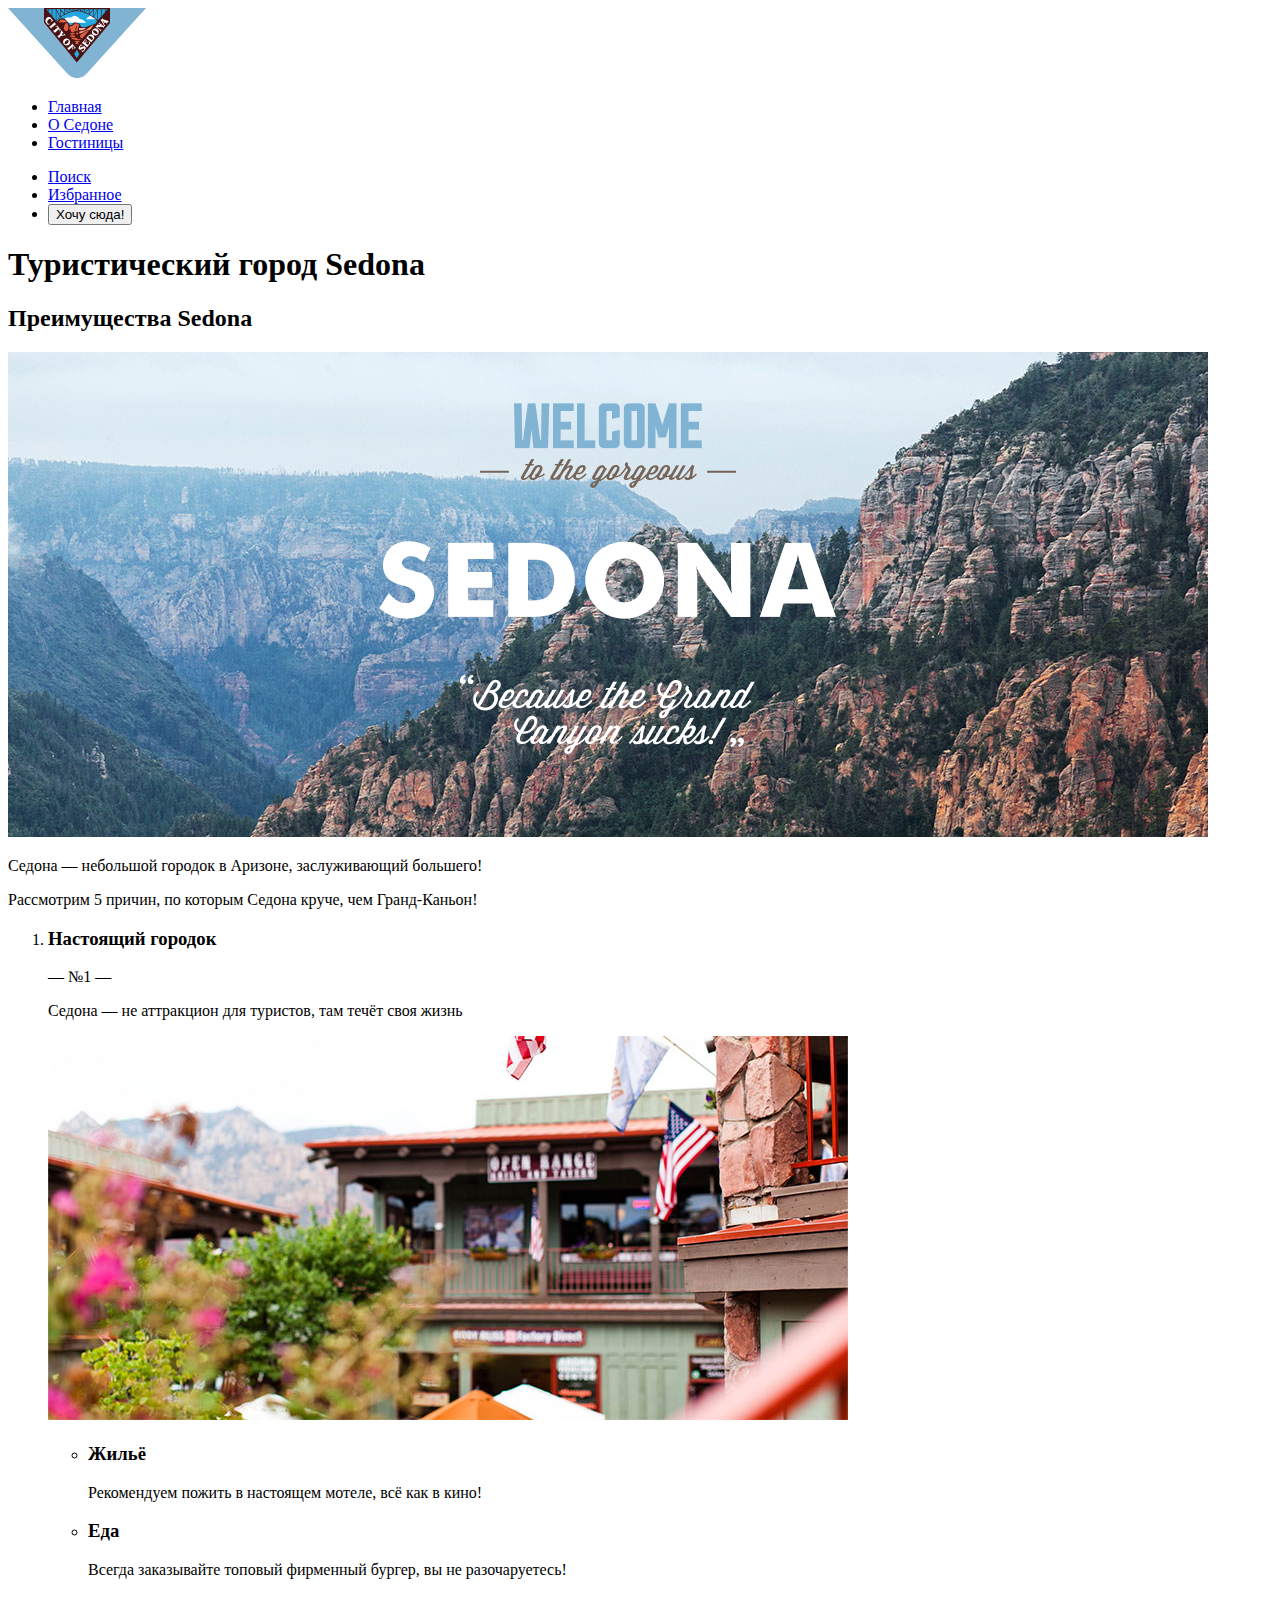
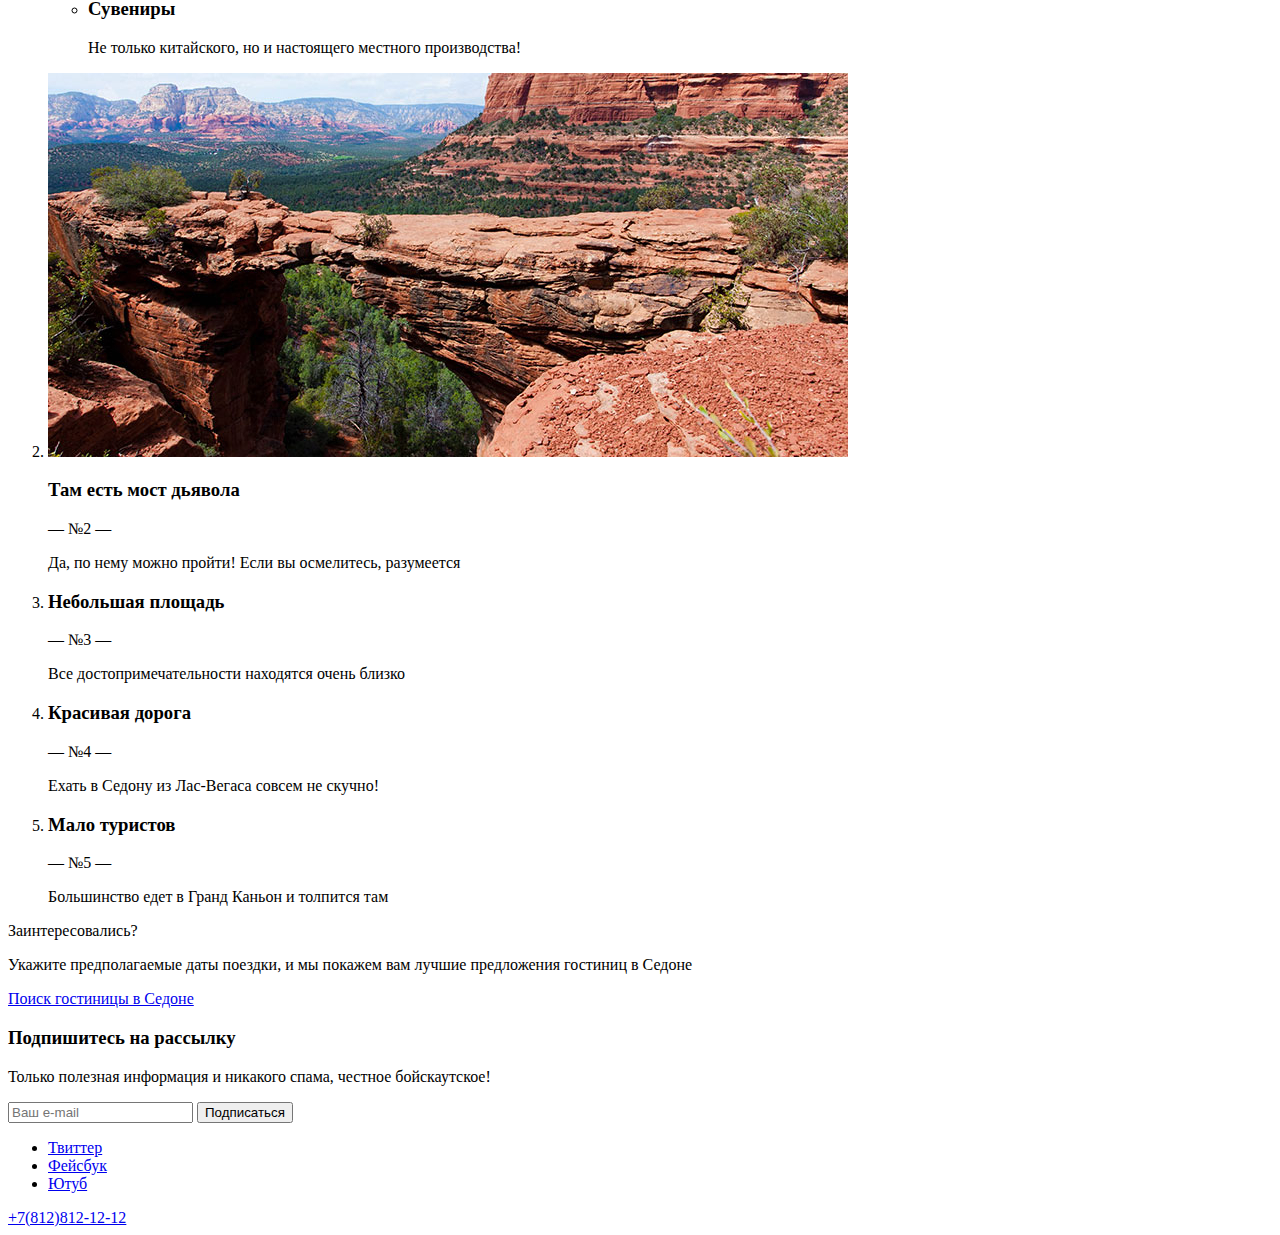
==== index.html @ ed5d7d23 "Разметка страниц" ====
<!DOCTYPE html>
<html class="page" lang="ru">
  <head>
      <meta charset="utf-8">
      <link rel="styleshet" href="css/style.css">
      <title>Sedona</title>
  </head>
  <body>
    <header class="page-header">
      <img class="page-header__logo" src="img/main-logo.svg" width="138" height="70" alt="Логотоп Sedona">
      <nav class="page-header__navigation">
        <ul class="page-header__navigation-list">
          <li class="page-header__navigation-item">
            <a class="page-header__navigation-link page-header__navigation-link-current" href="#">Главная</a>
          </li>
          <li class="page-header__navigation-item">
            <a class="page-header__navigation-link" href="#">О Седоне</a>
          </li>
          <li class="page-header__navigation-item">
            <a class="page-header__navigation-link" href="catalog.html">Гостиницы</a>
          </li>
        </ul>
        <ul class="page-header__navigation page-header__navigation-user">
          <li class="page-header__navigation-item">
            <a class="page-header__navigation-link" href="#">
              <span class="visually-hidden">Поиск</span>
            </a>
          </li>
          <li class="page-header__navigation-item">
            <a class="page-header__navigation-link" href="#">
              <span class="visually-hidden">Избранное</span>
            </a>
          </li>
          <li class="page-header__navigation-item">
            <button class="page-header-button" type="button">Хочу сюда!</button>
          </li>
        </ul>
      </nav>
    </header>
    <main class="main-index">
      <h1 class="visually-hidden">Туристический город Sedona</h1>
      <h2 class="visually-hidden">Преимущества Sedona</h2>
      <section class="main-index__greetings greetings">
        <img class="greetings-img" src="img/welcome-to-sedona.jpg" width="1200" height="485" alt="Welcome to Sedona!">
        <p class="greetings-slogan">
          Седона — небольшой городок в Аризоне, заслуживающий большего!
        </p>
        <p class="greetings-benefits">
          Рассмотрим 5 причин, по которым Седона круче, чем Гранд-Каньон!
        </p>
      </section>
      <section class="main-index__benefits benefits">
        <ol class="benefits-list">
          <li class="benefits-item">
            <div class="benefits-wrap">
              <h3 class="benefits-title">Настоящий городок</h3>
              <p class="benefits-number">— №1 —</p>
              <p class="benefits-description">
                Седона — не аттракцион для туристов, там течёт своя жизнь
              </p>
            </div>
            <img class="benefits-img" src="img/benefits-1.jpg" width="800" height="384" alt="Виды города Sedona">
              <ul class="benefits-list">
                <li class="benefits-item">
                  <h3 class="benefits-title">Жильё</h3>
                  <p class="benefits-description">
                    Рекомендуем пожить в настоящем мотеле, всё как в кино!
                  </p>
                </li>
                <li class="benefits-item">
                  <h3 class="benefits-title">Еда</h3>
                  <p class="benefits-description">
                    Всегда заказывайте топовый фирменный бургер, вы не разочаруетесь!
                  </p>
                </li>
                <li class="benefits-item">
                  <h3 class="benefits-title">Сувениры</h3>
                  <p class="benefits-description">
                    Не только китайского, но и настоящего местного производства!
                  </p>
                </li>
              </ul>
          </li>
          <li class="benefits-item">
            <img class="benefits-img" src="img/benefits-2.jpg" width="800" height="384" alt="Мост дьявола">
            <div class="benefits-wrap">
              <h3 class="benefits-title">Там есть мост дьявола</h3>
              <p class="benefits-number">— №2 —</p>
              <p class="benefits-description">
                Да, по нему можно пройти! Если вы осмелитесь, разумеется
              </p>
            </div>
          </li>
          <li class="benefits-item">
            <h3 class="benefits-title">Небольшая площадь</h3>
            <p class="benefits-number">— №3 —</p>
            <p class="benefits-description">
              Все достопримечательности находятся очень близко
            </p>
          </li>
          <li class="benefits-item">
            <h3 class="benefits-title">Красивая дорога</h3>
            <p class="benefits-number">— №4 —</p>
            <p class="benefits-description">
              Ехать в Седону из Лас-Вегаса совсем не скучно!
            </p>
          </li>
          <li class="benefits-item">
            <h3 class="benefits-title">Мало туристов</h3>
            <p class="benefits-number">— №5 —</p>
            <p class="benefits-description">
              Большинство едет в Гранд Каньон и толпится там
            </p>
          </li>
        </ol>
      </section>
      <section class="main-index__hotels hotels">
        <p class="hotels-title">Заинтересовались?</p>
        <p class="hotels-description">
          Укажите предполагаемые даты поездки, и мы покажем вам лучшие предложения гостиниц в Седоне
        </p>
        <a class="hotels-link" href="catalog.html">Поиск гостиницы в Седоне</a>
      </section>
      <section class="main-index__mailing mailing">
        <h3 class="mailing-title">Подпишитесь на рассылку</h3>
        <p class="mailing-description">Только полезная информация и никакого спама, честное бойскаутское!</p>
        <form class="mailing-form" action="https://echo.htmlacademy.ru/" method="post">
          <input class="mailing-email" type="email" name="subscription-mail" placeholder="Ваш e-mail">
          <button class="mailing-button" type="submit">Подписаться</button>
        </form>
      </section>
    </main>
    <footer class="page-footer">
      <ul class="page-footer-list">
        <li class="page-footer-item">
          <a class="page-footer-link" href="#">
            <span class="visually-hidden">Твиттер</span>
          </a>
        </li>
        <li class="page-footer-item">
          <a class="page-footer-link" href="#">
            <span class="visually-hidden">Фейсбук</span>
          </a>
        </li>
        <li class="page-footer-item">
          <a class="page-footer-link" href="#">
            <span class="visually-hidden">Ютуб</span>
          </a>
        </li>
      </ul>
      <a class="page-footer-phone" href="tel:+78128121212">+7(812)812-12-12</a>
    </footer>
  </body>
</html>
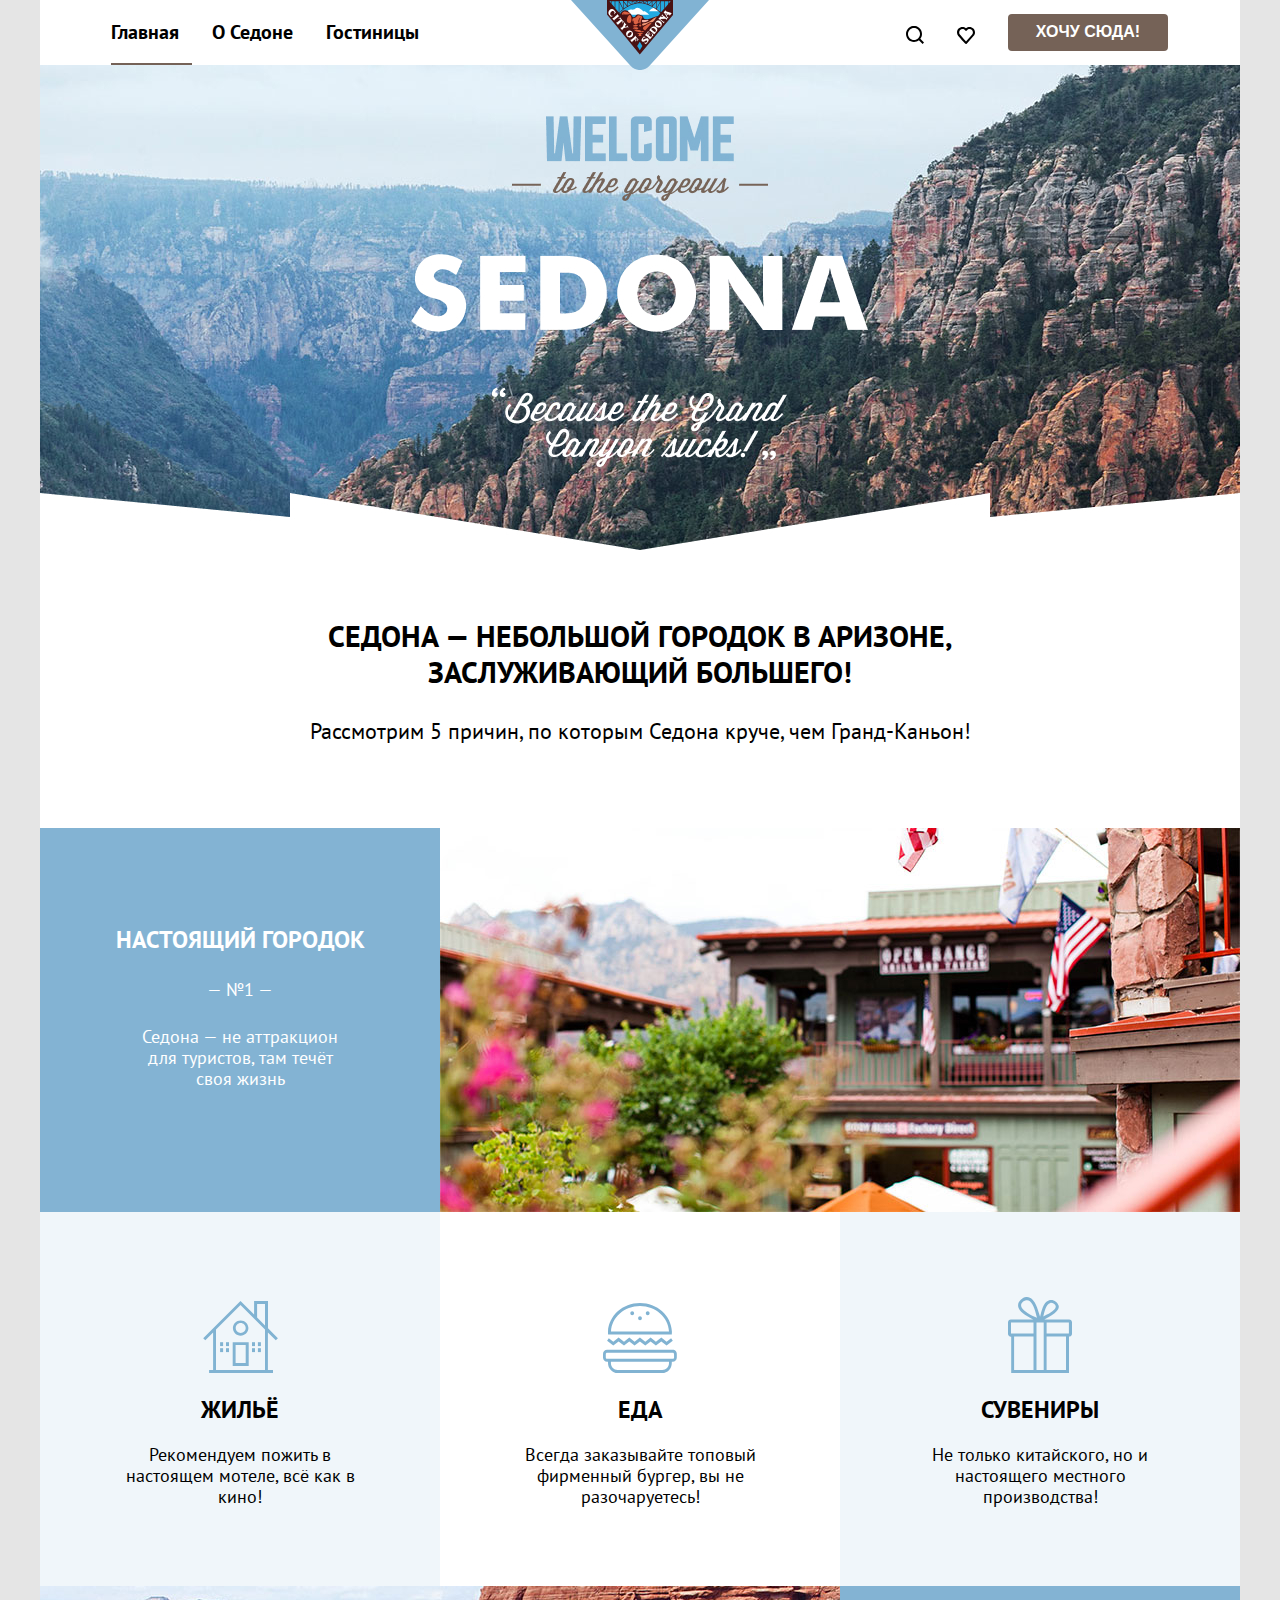
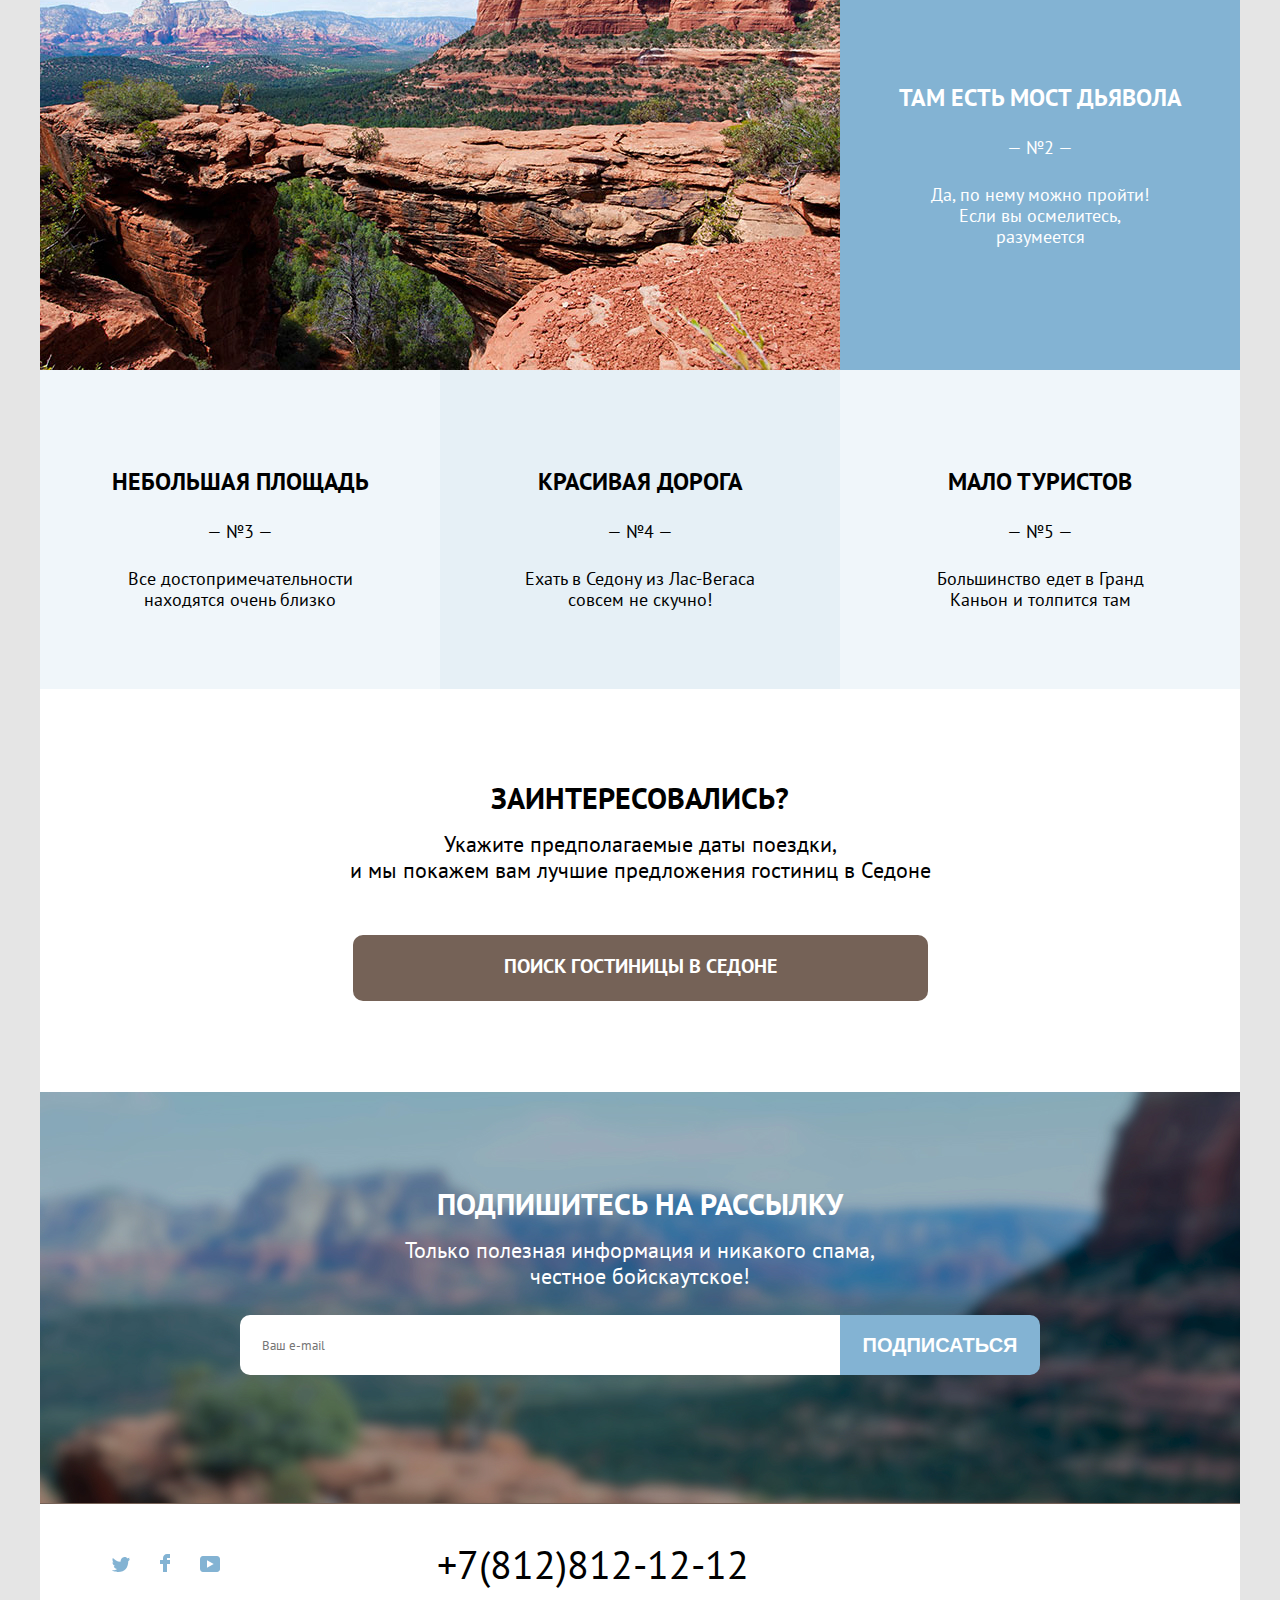
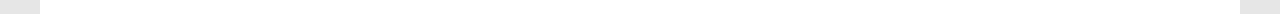
==== commit 8014646a: "Сверстаны 2 страницы" ====
--- a/index.html
+++ b/index.html
@@ -2,153 +2,170 @@
 <html class="page" lang="ru">
   <head>
       <meta charset="utf-8">
-      <link rel="styleshet" href="css/style.css">
+      <link rel="stylesheet" href="css/style.css">
       <title>Sedona</title>
   </head>
   <body>
-    <header class="page-header">
-      <img class="page-header__logo" src="img/main-logo.svg" width="138" height="70" alt="Логотоп Sedona">
-      <nav class="page-header__navigation">
-        <ul class="page-header__navigation-list">
-          <li class="page-header__navigation-item">
-            <a class="page-header__navigation-link page-header__navigation-link-current" href="#">Главная</a>
+    <div class="body_container">
+      <header class="page-header">
+        <a href="#">
+          <img class="page-header__logo" src="img/main-logo.svg" width="138" height="70" alt="Логотоп Sedona">
+        </a>
+        <nav class="page-header__navigation">
+          <ul class="page-header__navigation-list">
+            <li class="page-header__navigation-item">
+              <a class="page-header__navigation-link page-header__navigation-link-current" href="#">Главная</a>
+            </li>
+            <li class="page-header__navigation-item">
+              <a class="page-header__navigation-link" href="#">О Седоне</a>
+            </li>
+            <li class="page-header__navigation-item">
+              <a class="page-header__navigation-link" href="catalog.html">Гостиницы</a>
+            </li>
+          </ul>
+          <ul class="page-header__navigation-list page-header__navigation-user">
+            <li class="page-header__navigation-item page-header__navigation-item-icon">
+              <a class="page-header__navigation-link" href="#">
+                <svg class="page-header__navigation-icon" aria-hidden="true" focusable="false" width="18" height="18" viewBox="0 0 18 18" fill="none" xmlns="http://www.w3.org/2000/svg">
+                  <path d="M18 16.5L14.3 12.8C15.3 11.5 16 9.8 16 7.9C16 3.5 12.4 -0.1 8 -0.1C3.6 -0.1 0 3.6 0 8C0 12.4 3.6 16 8 16C9.8 16 11.5 15.4 12.9 14.3L16.6 18L18 16.5ZM8 14C4.7 14 2 11.3 2 8C2 4.7 4.7 2 8 2C11.3 2 14 4.7 14 8C14 11.3 11.3 14 8 14Z" fill="black"/>
+                </svg>
+                <span class="visually-hidden">Поиск</span>
+              </a>
+            </li>
+            <li class="page-header__navigation-item page-header__navigation-item-icon">
+              <a class="page-header__navigation-link" href="#">
+                <svg class="page-header__navigation-icon" aria-hidden="true" focusable="false" width="18" height="17" viewBox="0 0 18 17" fill="none" xmlns="http://www.w3.org/2000/svg">
+                  <path d="M8.9 17C8.6 17 8.3 16.9 8.1 16.6C2.7 10.5 1.4 9.1 1.1 8.7C0.4 7.8 0 6.6 0 5.4C0 2.4 2.4 0 5.5 0C6.8 0 8 0.5 9 1.3C10 0.5 11.3 0 12.5 0C15.5 0 18 2.4 18 5.4C18 6.7 17.5 7.9 16.7 8.8L9.7 16.7C9.5 16.9 9.3 17 8.9 17ZM2.9 7.5C3.2 7.9 6.4 11.5 9 14.4L15.2 7.4C15.7 6.9 15.9 6.2 15.9 5.4C15.9 3.6 14.4 2.1 12.6 2.1C11.6 2.1 10.6 2.6 9.9 3.4C9.6 3.7 9.3 3.8 9 3.8C8.7 3.8 8.4 3.6 8.2 3.4C7.5 2.6 6.5 2.1 5.5 2.1C3.7 2.1 2.2 3.6 2.2 5.4C2.1 6.3 2.5 7 2.9 7.5C2.8 7.5 2.8 7.5 2.9 7.5Z" fill="black"/>
+                </svg>
+                <span class="visually-hidden">Избранное</span>
+              </a>
+            </li>
+            <li class="page-header__navigation-item">
+              <button class="page-header-button" type="button">Хочу сюда!</button>
+            </li>
+          </ul>
+        </nav>
+      </header>
+      <main class="main-index main-container">
+        <h1 class="visually-hidden">Туристический город Sedona</h1>
+        <h2 class="visually-hidden">Преимущества Sedona</h2>
+        <section class="main-index__greetings greetings">
+          <img class="greetings-img" src="img/welcome-to-sedona.jpg" width="1200" height="485" alt="Welcome to Sedona!">
+          <p class="greetings-slogan">
+            Седона — небольшой городок в Аризоне,<br> заслуживающий большего!
+          </p>
+          <p class="greetings-benefits">
+            Рассмотрим 5 причин, по которым Седона круче, чем Гранд-Каньон!
+          </p>
+        </section>
+        <section class="main-index__benefits benefits">
+          <ol class="benefits-list">
+            <li class="benefits-item benefits-list__container">
+              <div class="benefits-wrap">
+                <h3 class="benefits-title benefits-title__white">Настоящий городок</h3>
+                <p class="benefits-number benefits-number__white">— №1 —</p>
+                <p class="benefits-description benefits-description__white">
+                  Седона — не аттракцион для туристов, там течёт своя жизнь
+                </p>
+              </div>
+              <img class="benefits-img" src="img/benefits-1.jpg" width="800" height="384" alt="Виды города Sedona">
+            </li>
+            <li class="benefits-city-item background-color-light-12">
+              <h3 class="benefits-city-title">Жильё</h3>
+              <p class="benefits-city-description">
+                Рекомендуем пожить в настоящем мотеле, всё как в кино!
+              </p>
+            </li>
+            <li class="benefits-city-item">
+              <h3 class="benefits-city-title">Еда</h3>
+              <p class="benefits-city-description">
+                Всегда заказывайте топовый фирменный бургер, вы не разочаруетесь!
+              </p>
+            </li>
+            <li class="benefits-city-item background-color-light-12">
+              <h3 class="benefits-city-title">Сувениры</h3>
+              <p class="benefits-city-description">
+                Не только китайского, но и настоящего местного производства!
+              </p>
+            </li>
+            <li class="benefits-item benefits-list__container">
+              <img class="benefits-img" src="img/benefits-2.jpg" width="800" height="384" alt="Мост дьявола">
+              <div class="benefits-wrap">
+                <h3 class="benefits-title benefits-title__white">Там есть мост дьявола</h3>
+                <p class="benefits-number benefits-number__white">— №2 —</p>
+                <p class="benefits-description benefits-description__white">
+                  Да, по нему можно пройти! Если вы осмелитесь, разумеется
+                </p>
+              </div>
+            </li>
+            <li class="benefits-item background-color-light-12">
+              <h3 class="benefits-title">Небольшая площадь</h3>
+              <p class="benefits-number">— №3 —</p>
+              <p class="benefits-description benefits-description__width">
+                Все достопримечательности находятся очень близко
+              </p>
+            </li>
+            <li class="benefits-item background-color-light-20">
+              <h3 class="benefits-title">Красивая дорога</h3>
+              <p class="benefits-number">— №4 —</p>
+              <p class="benefits-description benefits-description__width">
+                Ехать в Седону из Лас-Вегаса совсем не скучно!
+              </p>
+            </li>
+            <li class="benefits-item background-color-light-12">
+              <h3 class="benefits-title">Мало туристов</h3>
+              <p class="benefits-number">— №5 —</p>
+              <p class="benefits-description benefits-description__width">
+                Большинство едет в Гранд Каньон и толпится там
+              </p>
+            </li>
+          </ol>
+        </section>
+        <section class="main-index__hotels hotels">
+          <p class="hotels-title">Заинтересовались?</p>
+          <p class="hotels-description">
+            Укажите предполагаемые даты поездки,<br> и мы покажем вам лучшие предложения гостиниц в Седоне
+          </p>
+          <a class="hotels-link" href="catalog.html">Поиск гостиницы в Седоне</a>
+        </section>
+        <section class="main-index__mailing mailing mailing__background">
+          <h3 class="mailing-title">Подпишитесь на рассылку</h3>
+          <p class="mailing-description">Только полезная информация и никакого спама,<br> честное бойскаутское!</p>
+          <form class="mailing-form" action="https://echo.htmlacademy.ru/" method="post">
+            <input class="mailing-email" type="email" name="subscription-mail" placeholder="Ваш e-mail">
+            <button class="mailing-button" type="submit">Подписаться</button>
+          </form>
+        </section>
+      </main>
+      <footer class="page-footer">
+        <ul class="page-footer-list">
+          <li class="page-footer-item">
+            <a class="page-footer-link" href="#">
+              <svg class="page-footer-link-twitter" aria-hidden="true" focusable="false" width="18" height="15" viewBox="0 0 18 15" fill="none" xmlns="http://www.w3.org/2000/svg">
+                <path d="M11.6 0.200056C13.4 -0.299944 14.8 0.500056 15.4 1.40006C16.1 1.20006 16.8 0.900056 17.5 0.700056C17.5 1.60006 16.9 2.20006 16.6 2.50006C17.3 2.60006 18 1.90006 18 1.90006C17.8 2.90006 16.9 3.70006 16.3 3.90006C16.1 10.7001 13 15.1001 5.7 15.0001C5.1 15.0001 5.8 15.0001 5.2 15.0001C4.8 15.0001 0.8 14.5001 0 13.1001C2.4 13.3001 4.1 12.7001 5 11.9001C4 11.6001 2.1 11.5001 1.8 9.00006C2.2 9.10006 2.4 9.20006 3.1 9.10006C1.8 8.30006 0.4 7.50006 0.5 5.30006C0.8 5.60006 1.6 5.80006 1.9 5.80006C1.1 5.60006 -0.2 2.50006 0.9 0.900056C2.8 2.80006 4.9 4.50006 8.5 4.70006C8.7 2.30006 9.7 0.800056 11.6 0.200056Z" fill="#83B3D3"/>
+              </svg>
+              <span class="visually-hidden">Твиттер</span>
+            </a>
           </li>
-          <li class="page-header__navigation-item">
-            <a class="page-header__navigation-link" href="#">О Седоне</a>
+          <li class="page-footer-item">
+            <a class="page-footer-link" href="#">
+              <svg class="page-footer-link-facebook" aria-hidden="true" focusable="false" width="10" height="18" viewBox="0 0 10 18" fill="none" xmlns="http://www.w3.org/2000/svg">
+                <path d="M7 0C4.8 0 3 1.8 3 4V6H0V10H3V18H7V10H10V6H7V4H10V0H7Z" fill="#83B3D3"/>
+              </svg>
+              <span class="visually-hidden">Фейсбук</span>
+            </a>
           </li>
-          <li class="page-header__navigation-item">
-            <a class="page-header__navigation-link" href="catalog.html">Гостиницы</a>
+          <li class="page-footer-item">
+            <a class="page-footer-link" href="#">
+              <svg class="page-footer-link-youtube" aria-hidden="true" focusable="false" width="20" height="16" viewBox="0 0 20 16" fill="none" xmlns="http://www.w3.org/2000/svg">
+                <path d="M17 0H2.9C1.2 0 0 1.5 0 3.2V12.7C0 14.5 1.2 16 2.9 16H17.2C18.7 16 20.1 14.5 20.1 12.8V3.2C19.9 1.5 18.7 0 17 0ZM7 11.8V4.2L13.7 8L7 11.8Z" fill="#83B3D3"/>
+              </svg>
+              <span class="visually-hidden">Ютуб</span>
+            </a>
           </li>
         </ul>
-        <ul class="page-header__navigation page-header__navigation-user">
-          <li class="page-header__navigation-item">
-            <a class="page-header__navigation-link" href="#">
-              <span class="visually-hidden">Поиск</span>
-            </a>
-          </li>
-          <li class="page-header__navigation-item">
-            <a class="page-header__navigation-link" href="#">
-              <span class="visually-hidden">Избранное</span>
-            </a>
-          </li>
-          <li class="page-header__navigation-item">
-            <button class="page-header-button" type="button">Хочу сюда!</button>
-          </li>
-        </ul>
-      </nav>
-    </header>
-    <main class="main-index">
-      <h1 class="visually-hidden">Туристический город Sedona</h1>
-      <h2 class="visually-hidden">Преимущества Sedona</h2>
-      <section class="main-index__greetings greetings">
-        <img class="greetings-img" src="img/welcome-to-sedona.jpg" width="1200" height="485" alt="Welcome to Sedona!">
-        <p class="greetings-slogan">
-          Седона — небольшой городок в Аризоне, заслуживающий большего!
-        </p>
-        <p class="greetings-benefits">
-          Рассмотрим 5 причин, по которым Седона круче, чем Гранд-Каньон!
-        </p>
-      </section>
-      <section class="main-index__benefits benefits">
-        <ol class="benefits-list">
-          <li class="benefits-item">
-            <div class="benefits-wrap">
-              <h3 class="benefits-title">Настоящий городок</h3>
-              <p class="benefits-number">— №1 —</p>
-              <p class="benefits-description">
-                Седона — не аттракцион для туристов, там течёт своя жизнь
-              </p>
-            </div>
-            <img class="benefits-img" src="img/benefits-1.jpg" width="800" height="384" alt="Виды города Sedona">
-              <ul class="benefits-list">
-                <li class="benefits-item">
-                  <h3 class="benefits-title">Жильё</h3>
-                  <p class="benefits-description">
-                    Рекомендуем пожить в настоящем мотеле, всё как в кино!
-                  </p>
-                </li>
-                <li class="benefits-item">
-                  <h3 class="benefits-title">Еда</h3>
-                  <p class="benefits-description">
-                    Всегда заказывайте топовый фирменный бургер, вы не разочаруетесь!
-                  </p>
-                </li>
-                <li class="benefits-item">
-                  <h3 class="benefits-title">Сувениры</h3>
-                  <p class="benefits-description">
-                    Не только китайского, но и настоящего местного производства!
-                  </p>
-                </li>
-              </ul>
-          </li>
-          <li class="benefits-item">
-            <img class="benefits-img" src="img/benefits-2.jpg" width="800" height="384" alt="Мост дьявола">
-            <div class="benefits-wrap">
-              <h3 class="benefits-title">Там есть мост дьявола</h3>
-              <p class="benefits-number">— №2 —</p>
-              <p class="benefits-description">
-                Да, по нему можно пройти! Если вы осмелитесь, разумеется
-              </p>
-            </div>
-          </li>
-          <li class="benefits-item">
-            <h3 class="benefits-title">Небольшая площадь</h3>
-            <p class="benefits-number">— №3 —</p>
-            <p class="benefits-description">
-              Все достопримечательности находятся очень близко
-            </p>
-          </li>
-          <li class="benefits-item">
-            <h3 class="benefits-title">Красивая дорога</h3>
-            <p class="benefits-number">— №4 —</p>
-            <p class="benefits-description">
-              Ехать в Седону из Лас-Вегаса совсем не скучно!
-            </p>
-          </li>
-          <li class="benefits-item">
-            <h3 class="benefits-title">Мало туристов</h3>
-            <p class="benefits-number">— №5 —</p>
-            <p class="benefits-description">
-              Большинство едет в Гранд Каньон и толпится там
-            </p>
-          </li>
-        </ol>
-      </section>
-      <section class="main-index__hotels hotels">
-        <p class="hotels-title">Заинтересовались?</p>
-        <p class="hotels-description">
-          Укажите предполагаемые даты поездки, и мы покажем вам лучшие предложения гостиниц в Седоне
-        </p>
-        <a class="hotels-link" href="catalog.html">Поиск гостиницы в Седоне</a>
-      </section>
-      <section class="main-index__mailing mailing">
-        <h3 class="mailing-title">Подпишитесь на рассылку</h3>
-        <p class="mailing-description">Только полезная информация и никакого спама, честное бойскаутское!</p>
-        <form class="mailing-form" action="https://echo.htmlacademy.ru/" method="post">
-          <input class="mailing-email" type="email" name="subscription-mail" placeholder="Ваш e-mail">
-          <button class="mailing-button" type="submit">Подписаться</button>
-        </form>
-      </section>
-    </main>
-    <footer class="page-footer">
-      <ul class="page-footer-list">
-        <li class="page-footer-item">
-          <a class="page-footer-link" href="#">
-            <span class="visually-hidden">Твиттер</span>
-          </a>
-        </li>
-        <li class="page-footer-item">
-          <a class="page-footer-link" href="#">
-            <span class="visually-hidden">Фейсбук</span>
-          </a>
-        </li>
-        <li class="page-footer-item">
-          <a class="page-footer-link" href="#">
-            <span class="visually-hidden">Ютуб</span>
-          </a>
-        </li>
-      </ul>
-      <a class="page-footer-phone" href="tel:+78128121212">+7(812)812-12-12</a>
-    </footer>
+        <a class="page-footer-phone" href="tel:+78128121212">+7(812)812-12-12</a>
+      </footer>
+    </div>
   </body>
 </html>
--- a/css/style.css
+++ b/css/style.css
@@ -0,0 +1,1215 @@
+:root {
+  --font-color-dark: #333333;
+  --button-color-dark: #756257;
+  --background-color-light: #83B3D3;
+  --background-color-light-12: rgba(131, 179, 211, 0.12);
+  --background-color-light-20: rgba(131, 179, 211, 0.2);
+  --favorites: #7DB54F;
+}
+
+@font-face {
+  font-family: 'PT Sans';
+  font-style: normal;
+  font-weight: 400;
+  src: url('../fonts/pt-sans-regular.woff2') format('woff2'),
+       url('../fonts/pt-sans-regular.woff') format('woff');
+  font-display: swap;
+}
+
+@font-face {
+  font-family: 'PT Sans';
+  font-style: italic;
+  font-weight: 400;
+  src: url('../fonts/pt-sans-italic.woff2') format('woff2'),
+       url('../fonts/pt-sans-italic.woff') format('woff');
+  font-display: swap;
+}
+
+@font-face {
+  font-family: 'PT Sans';
+  font-style: normal;
+  font-weight: 700;
+  src: url('../fonts/pt-sans-700.woff2') format('woff2'),
+       url('../fonts/pt-sans-700.woff') format('woff');
+  font-display: swap;
+}
+
+@font-face {
+  font-family: 'PT Sans';
+  font-style: italic;
+  font-weight: 700;
+  src: url('../fonts/pt-sans-700italic.woff2') format('woff2'),
+       url('../fonts/pt-sans-700italic.woff') format('woff');
+  font-display: swap;
+}
+
+.html {
+  height: 100%;
+}
+
+body {
+  font-family: "PT Sans", sans-serif;
+  font-size: 18px;
+  line-height: normal;
+  color: black;
+  margin: 0;
+  background-color: #E5E5E5;
+}
+
+.body_container {
+  width: 1200px;
+  margin: 0 auto;
+  background-color: white;
+  display: flex;
+  flex-direction: column;
+  min-height: 100vh;
+}
+
+.main-container {
+  flex-grow: 1;
+}
+
+.visually-hidden {
+  position: absolute;
+  width: 1px;
+  height: 1px;
+  margin: -1px;
+  border: 0;
+  padding: 0;
+  clip: rect(0 0 0 0);
+  overflow: hidden;
+}
+
+
+/* index.html */
+
+.page-header__logo {
+  position: absolute;
+  margin-left: 531px;
+}
+
+.page-header__navigation {
+  display: flex;
+}
+
+.page-header__navigation-list {
+  margin: 0;
+  padding: 0;
+  list-style-type: none;
+  display: flex;
+  flex-wrap: wrap;
+  margin-left: 71px;
+  margin-top: 19px;
+  max-width: 450px;
+}
+
+.page-header__navigation-link {
+  font-weight: 700;
+  font-size: 20px;
+  line-height: normal;
+  color: black;
+  text-decoration: none;
+  display: block;
+  margin-right: 33px;
+}
+
+.page-header__navigation-item-icon .page-header__navigation-link {
+  width: 100%;
+  margin-top: 24px;
+}
+
+.page-header__navigation-link:hover {
+  color: var(--button-color-dark);
+}
+
+.page-header__navigation-link:focus {
+  color: var(--button-color-dark);
+  outline: 3px solid var(--background-color-light);
+  border-radius: 4px;
+}
+
+.page-header__navigation-link:active{
+  color: rgba(117, 98, 87, 0.3);
+
+}
+
+.page-header__navigation-link-current::before {
+  position: absolute;
+  height: 2px;
+  bottom: 0;
+  right: 20px;
+  left: 0;
+  background-color: var(--button-color-dark);
+  content: "";
+}
+
+.page-header__navigation-user {
+  margin: 0;
+  margin-left: auto;
+  margin-right: 72px;
+  list-style-type: none;
+}
+
+.page-header__navigation-icon path:hover {
+  fill: var(--button-color-dark);
+}
+
+.page-header__navigation-icon path:focus {
+  fill: var(--button-color-dark);
+}
+
+.page-header__navigation-icon path:active {
+  fill: var(--button-color-dark);
+  opacity: 0.3;
+}
+
+.page-header__navigation-item {
+  position: relative;
+}
+
+.page-header__navigation-item-icon {
+  width: 18px;
+  margin-right: 33px;
+}
+
+.page-header-button {
+  font-weight: 700;
+  font-size: 16px;
+  color: white;
+  text-transform: uppercase;
+  background-color: var(--button-color-dark);
+  width: 160px;
+  padding-top: 9px;
+  padding-bottom: 10px;
+  margin-top: 14px;
+  margin-bottom: 14px;
+  border: none;
+  cursor: pointer;
+  border-radius: 4px;
+}
+
+.page-header-button:hover {
+  background-color: #615048;
+}
+
+.page-header-button:focus {
+  background-color: #615048;
+  outline: 3px solid var(--background-color-light);
+}
+
+.page-header-button:active {
+  color: rgba(255, 255, 255, 0.3);
+  background-color: #615048;
+}
+
+.greetings-slogan {
+  font-weight: 700;
+  font-size: 30px;
+  line-height: 36px;
+  text-align: center;
+  text-transform: uppercase;
+  margin: 0;
+  margin-top: 63px;
+  margin-bottom: 23px;
+}
+
+.greetings-benefits {
+  font-size: 22px;
+  line-height: 36px;
+  text-align: center;
+  color: (var(--font-color-dark));
+  margin: 0;
+  margin-bottom: 79px;
+}
+
+.benefits-wrap {
+  background-color: var(--background-color-light);
+  width: 400px;
+}
+
+.benefits-list {
+  list-style-type: none;
+  margin: 0;
+  padding: 0;
+  display: grid;
+  grid-template-columns: repeat(3, 400px);
+}
+
+.benefits-list__container {
+  grid-column: 1 / -1;
+  display: flex;
+}
+
+.benefits-title {
+  font-weight: 700;
+  font-size: 24px;
+  line-height: 28px;
+  text-align: center;
+  text-transform: uppercase;
+  margin: 0;
+  padding: 0;
+  margin-top: 98px;
+  margin-bottom: 25px;
+}
+
+.benefits-title__white,
+.benefits-description__white,
+.benefits-number__white {
+  color: white;
+}
+
+.benefits-description,
+.benefits-number {
+  line-height: 21px;
+  text-align: center;
+  margin: 0;
+  padding: 0;
+}
+
+.benefits-description {
+  margin-bottom: 77px;
+  width: 220px;
+  margin: 0 auto;
+  margin-bottom: 79px;
+}
+
+.benefits-description__width {
+  width: 250px;
+}
+
+.benefits-number {
+  margin-bottom: 26px;
+}
+
+.benefits-city-title {
+  font-weight: 700;
+  font-size: 24px;
+  line-height: 28px;
+  text-align: center;
+  text-transform: uppercase;
+  margin: 0;
+  padding: 0;
+  margin-top: 184px;
+  margin-bottom: 20px;
+
+}
+
+.benefits-city-description {
+  line-height: 21px;
+  text-align: center;
+  margin: 0 auto;
+  padding: 0;
+  width: 250px;
+  margin-bottom: 79px;
+}
+
+.benefits-list li:nth-child(2) {
+  background-image: url(../img/housing.svg);
+  background-size: 75px 72px;
+  background-repeat: no-repeat;
+  background-position: center 89px;
+}
+
+.benefits-list li:nth-child(3) {
+  background-image: url(../img/food.svg);
+  background-size: 74px 70px;
+  background-repeat: no-repeat;
+  background-position: center 91px;
+}
+
+.benefits-list li:nth-child(4) {
+  background-image: url(../img/souvenir.svg);
+  background-size: 64px 76px;
+  background-repeat: no-repeat;
+  background-position: center 85px;
+}
+
+.background-color-light-12 {
+  background-color: var(--background-color-light-12);
+}
+
+.background-color-light-20 {
+  background-color: var(--background-color-light-20);
+}
+
+.hotels {
+  text-align: center;
+}
+
+.hotels-title {
+  font-weight: 700;
+  font-size: 30px;
+  line-height: 36px;
+  text-transform: uppercase;
+  margin: 0;
+  margin-top: 91px;
+  margin-bottom: 15px;
+}
+
+.hotels-description {
+  font-size: 22px;
+  line-height: 26px;
+  margin: 0;
+  margin-bottom: 52px;
+}
+
+.hotels-link {
+  font-weight: 700;
+  font-size: 20px;
+  line-height: 36px;
+  color: white;
+  text-transform: uppercase;
+  background-color: var(--button-color-dark);
+  text-decoration: none;
+  display: block;
+  margin: 0 auto;
+  width: 575px;
+  padding-top: 13px;
+  padding-bottom: 17px;
+  margin-bottom: 91px;
+  border-radius: 10px;
+}
+
+.hotels-link:hover {
+  background-color: #615048;
+}
+
+.hotels-link:focus {
+  background-color: #615048;
+  outline: 3px solid var(--background-color-light);
+}
+
+.hotels-link:active {
+  background-color: #615048;
+  color: rgba(255, 255, 255, 0.3);
+}
+
+.mailing {
+  height: 411px;
+  color: white;
+  text-align: center;
+  background-color: var(--button-color-dark);
+  background-size: 100% auto;
+  background-repeat: no-repeat;
+  padding-top: 1px;
+}
+
+.mailing__background {
+  background-image: url('../sorce/background-index.jpg');
+}
+.mailing-title {
+  font-weight: 700;
+  font-size: 30px;
+  line-height: 36px;
+  text-transform: uppercase;
+  margin: 0;
+  margin-top: 93px;
+  margin-bottom: 15px;
+}
+
+.mailing-description {
+  font-size: 22px;
+  line-height: 26px;
+  margin: 0;
+  margin-bottom: 26px;
+}
+
+.mailing-email {
+  box-sizing: border-box;
+  width: 600px;
+  border-radius: 10px 0px 0px 10px;
+  font-family: inherit;
+  border: none;
+  padding: 0 22px;
+}
+
+.mailing-email:hover {
+  background-color: #E6E6E6;
+}
+
+.mailing-email:focus {
+  outline: 3px solid var(--background-color-light);
+}
+
+.mailing-email:active {
+  border: 2px solid black;
+}
+
+.mailing-form {
+  width: 800px;
+  height: 60px;
+  margin: 0  auto;
+  display: flex;
+  margin-bottom: 93px;
+}
+
+.mailing-button {
+  font-weight: 700;
+  color: inherit;
+  text-transform: uppercase;
+  font-size: 20px;
+  line-height: 26px;
+  background-color: var(--background-color-light) ;
+  width: 200px;
+  border-radius: 0px 10px 10px 0px;
+  border: none;
+  cursor: pointer;
+}
+
+.mailing-button:hover {
+  background-color: #68A2CA;
+}
+
+.mailing-button:focus {
+  background-color: #68A2CA;
+  outline: 3px solid #756257;
+}
+
+.mailing-button:active {
+  background-color: #68A2CA;
+  color: rgba(255, 255, 255, 0.3);
+}
+
+.page-footer {
+  display: flex;
+  text-align: center;
+}
+
+.page-footer-list {
+  list-style-type: none;
+  margin: 0;
+  padding: 0;
+  margin-left: 72px;
+  margin-top: 50px;
+  display: flex;
+  width: 150px;
+  flex-wrap: wrap;
+}
+
+.page-footer-link {
+  margin-right: 30px;
+}
+
+.page-footer-link-twitter path:hover,
+.page-footer-link-facebook path:hover,
+.page-footer-link-youtube path:hover {
+  fill: #68A2CA;
+}
+
+.page-footer-link:focus {
+  fill: #68A2CA;
+  outline: 2px solid #68A2CA;
+  border-radius: 5px;
+}
+
+.page-footer-link-twitter path:active,
+.page-footer-link-facebook path:active,
+.page-footer-link-youtube path:active {
+  fill: rgba(104, 162, 202, 0.3);
+}
+
+.page-footer-phone {
+  font-size: 40px;
+  line-height: 40px;
+  text-decoration: none;
+  color: inherit;
+  display: block;
+  margin-left: 150px;
+  margin-top: 40px;
+  width: 361px;
+  margin-bottom: 30px;
+}
+
+.page-footer-phone:hover {
+  color: #756257;
+}
+
+.page-footer-phone:focus {
+  color: #756257;
+  outline: 3px solid var(--background-color-light);
+  border-radius: 10px;
+}
+
+/* catalog.html */
+
+.sorting-hotels {
+  background-color: var(--button-color-dark);
+  background-image: url(../sorce/background-catalog.jpg);
+  background-size: 100% auto;
+  background-repeat: no-repeat;
+  color: white;
+  padding-top: 1px;
+}
+
+.sorting-hotels-title {
+  font-weight: 700;
+  font-size: 60px;
+  margin: 0;
+  margin-top: 34px;
+  margin-left: 71px;
+}
+
+.sorting-hotels-breadcrumbs {
+  position: relative;
+}
+
+.sorting-hotels-breadcrumbs-list {
+  list-style-type: none;
+  margin: 0;
+  padding: 0;
+  margin-left: 71px;
+  display: flex;
+  flex-wrap: wrap;
+  margin-bottom: 45px;
+}
+
+.sorting-hotels-breadcrumbs-list__container {
+  width: 12px;
+  height: 12px;
+  margin-right: 26px;
+}
+
+.sorting-hotels-breadcrumbs-link {
+  font-size: 16px;
+  color: inherit;
+  text-decoration: none;
+}
+
+.sorting-hotels-breadcrumbs-link::before {
+  position: absolute;
+  content: url(../sorce/nav-link.svg);
+  left: -13px;
+}
+
+.sorting-hotels-breadcrumbs-link:hover {
+  opacity: 0.6;
+}
+
+.sorting-hotels-breadcrumbs-link:focus {
+  outline: 3px solid var(--background-color-light);
+  border-radius: 4px;
+}
+
+.sorting-hotels-breadcrumbs-link:active {
+  opacity: 0.3;
+}
+
+.sorting-hotels-breadcrumbs-home:hover {
+  opacity: 0.6;
+}
+
+.sorting-hotels-breadcrumbs-item-link:focus {
+  outline: 3px solid var(--background-color-light);
+  border-radius: 4px;
+}
+
+.sorting-hotels-breadcrumbs-home:active {
+  opacity: 0.3;
+}
+
+.sorting-hotels-form {
+  margin: 0;
+  padding: 0;
+  margin-left: 71px;
+  margin-right: 72px;
+  display: flex;
+  padding-bottom: 65px;
+}
+
+.sorting-hotels-form-infrastructure {
+  margin: 0;
+  padding: 0;
+  border: none;
+  width: 150px;
+  margin-right: 67px;
+}
+
+.sorting-hotels-form-infrastructure-list {
+  margin: 0;
+  padding: 0;
+  list-style-type: none;
+}
+
+.sorting-hotels-form-infrastructure-item:not(:last-child),
+.sorting-hotels-form-type-item:not(:last-child) {
+  margin-bottom: 13px;
+}
+
+.sorting-hotels-form-infrastructure-label,
+.sorting-hotels-form-type-label {
+  position: relative;
+}
+
+.sorting-hotels-form-infrastructure-input-mark {
+  position: absolute;
+  width: 20px;
+  height: 20px;
+  border-radius: 4px;
+  background-color: white;
+}
+
+.sorting-hotels-form-type-mark {
+  position: absolute;
+  width: 20px;
+  height: 20px;
+  border-radius: 50%;
+  background-color: white;
+}
+
+.sorting-hotels-form-type-input[type="radio"]:checked + .sorting-hotels-form-type-mark::before {
+  content: '';
+  position: absolute;
+  width: 10px;
+  height: 10px;
+  border-radius: 50%;
+  background-color: #3F5E72;
+  top: 5px;
+  left: 5px;
+}
+
+.sorting-hotels-form-infrastructure-input-mark:hover {
+  opacity: 0.6;
+}
+
+.sorting-hotels-form-infrastructure-input-mark:active {
+  opacity: 0.3;
+}
+
+.sorting-hotels-form-infrastructure-input[type="checkbox"]:checked + .sorting-hotels-form-infrastructure-input-mark::before {
+  position: absolute;
+  top: -2px;
+  left: 4px;
+  content: url(../img/tick.svg);
+}
+
+.sorting-hotels-form-infrastructure-name,
+.sorting-hotels-form-type-name {
+  margin-left: 39px;
+}
+
+.sorting-hotels-form-type {
+  margin: 0;
+  padding: 0;
+  border: none;
+}
+
+.sorting-hotels-form-type-list {
+  margin: 0;
+  padding: 0;
+  list-style-type: none;
+}
+
+.sorting-hotels-form-price {
+  border: none;
+  margin-left: auto;
+}
+
+.sorting-hotels-form-price-wrapper-inputs {
+  display: flex;
+  box-sizing: border-box;
+  width: 287px;
+  border: 2px solid white;
+  border-radius: 4px;
+  margin-bottom: 30px;
+}
+
+.sorting-hotels-form-price-label {
+  flex-grow: 1;
+}
+
+.sorting-hotels-form-price-label:first-child {
+  border-right: 2px solid white;
+}
+
+.sorting-hotels-form-price-input {
+  width: 80px;
+  background-color: transparent;
+  border: none;
+  appearance: textfield;
+  font: inherit;
+  color: white;
+  padding-left: 19px;
+  padding-top: 14px;
+  padding-bottom: 11px;
+}
+
+.sorting-hotels-form-price-range-scale {
+  position: relative;
+  height: 4px;
+  background-color: rgba(255, 255, 255, 0.3);
+}
+
+.sorting-hotels-form-price-button {
+  position: absolute;
+  width: 20px;
+  height: 20px;
+  border-radius: 5px;
+  background-color: white;
+  border: none;
+  cursor: pointer;
+}
+
+.sorting-hotels-form-price-button-min {
+  top: -8px;
+  left: -10px;
+}
+
+.sorting-hotels-form-price-button-max {
+  top: -8px;
+  right: -10px;
+}
+
+.sorting-hotels-form-price-button:hover {
+  box-shadow: 0px 4px 10px rgba(0, 0, 0, 0.25);
+}
+
+.sorting-hotels-form-price-button:focus {
+  outline: 3px solid var(--background-color-light);
+}
+
+.sorting-hotels-form-price-button:active {
+  outline: 2px solid var(--background-color-light);
+}
+
+.sorting-hotels-form-price-range-bar {
+  position: absolute;
+  height: 4px;
+  background-color: white;
+}
+
+.sorting-hotels-form-legend {
+  font-weight: 700;
+  font-size: 20px;
+  margin: 0;
+  padding: 0;
+  margin-bottom: 30px;
+}
+
+.sorting-hotels-form-button {
+  font-weight: 700;
+  font-size: 16px;
+  text-transform: uppercase;
+  background-color: var(--background-color-light);
+  color: inherit;
+  border: none;
+  border-radius: 4px;
+  width: 160px;
+  height: 48px;
+  cursor: pointer;
+  margin-bottom: 20px;
+}
+
+.sorting-hotels-form-button:hover {
+  background-color: #68A2CA;
+}
+
+.sorting-hotels-form-button:focus {
+  background-color: #68A2CA;
+  outline: 3px solid white;
+}
+
+.sorting-hotels-form-button:active {
+  background-color: #68A2CA;
+  color: rgba(255, 255, 255, 0.3);
+}
+
+.sorting-hotels-form-button-clear {
+  color: inherit;
+  background-color: transparent;
+  border: none;
+  cursor: pointer;
+  font: inherit;
+}
+
+.sorting-hotels-form-buttons {
+  display: flex;
+  flex-direction: column;
+  margin-top: 60px;
+  margin-left: 81px;
+}
+
+.hotel-viewing {
+  margin-bottom: 31px;
+}
+
+.hotel-viewing-menu-sorting {
+  width: 1057px;
+  margin: 0 auto;
+  display: flex;
+  flex-wrap: wrap;
+  margin-top: 44px;
+  margin-bottom: 42px;
+}
+
+.hotel-viewing-form {
+  width: 287px;
+  height: 48px;
+}
+
+.hotel-viewing-title {
+  font-weight: 700;
+  font-size: 24px;
+  line-height: normal;
+  text-transform: uppercase;
+  margin: 0;
+  padding: 0;
+  margin-right: 192px;
+  grid-column: 1 / -1;
+}
+.hotel-viewing-wrapper .hotel-viewing-title {
+  width: 100%;
+}
+.hotel-viewing-title:hover {
+  color: var(--button-color-dark);
+}
+
+.hotel-viewing-title:focus {
+  outline: 3px solid var(--background-color-light);
+}
+
+.hotel-viewing-select {
+  width: 287px;
+  border: 2px solid #E6E6E6;
+  font: inherit;
+  background-color: white;
+  appearance: none;
+  padding-top: 12px;
+  padding-left: 19px;
+  padding-bottom: 13px;
+  background-image: url(../img/Select-flag.svg);
+  background-repeat: no-repeat;
+  background-position: right 21px center;
+  border-radius: 4px;
+}
+
+.hotel-viewing-select:hover,
+.hotel-viewing-select:focus {
+  outline: 2px solid var(--background-color-light);
+}
+
+.hotel-viewing-select:active {
+  color: rgba(51, 51, 51, 0.3);
+  outline: 2px solid #E6E6E6;
+}
+
+.hotel-viewing-link {
+  font-weight: 700;
+  font-size: 16px;
+  text-transform: uppercase;
+  line-height: normal;
+  color: white;
+  background-color: var(--button-color-dark);
+  text-decoration: none;
+  padding: 9px 0 10px 0;
+  text-align: center;
+  border-radius: 4px;
+}
+
+.hotel-viewing-link:hover {
+  background-color: #615048;
+}
+
+.hotel-viewing-link:focus {
+  background-color: #615048;
+  outline: 3px solid var(--background-color-light);
+}
+
+.hotel-viewing-link:active {
+  color: rgba(255, 255, 255, 0.3);
+}
+
+.hotel-viewing-button {
+  font-weight: 700;
+  font-size: 16px;
+  text-transform: uppercase;
+  color: white;
+  background-color: var(--background-color-light);
+  padding: 0;
+  margin: 0;
+  border-style: none;
+  border-radius: 4px;
+  cursor: pointer;
+}
+
+.hotel-viewing-button:hover {
+  background-color: #68A2CA;
+}
+
+.hotel-viewing-button:focus {
+  background-color: #68A2CA;
+  outline: 3px solid var(--button-color-dark);
+}
+
+.hotel-viewing-button:active {
+  color: rgba(255, 255, 255, 0.3);
+}
+
+.hotel-viewing-button__favorites {
+  background-color: var(--favorites);
+}
+
+.hotel-viewing-button__favorites:hover {
+  background-color: #6C9E42;
+}
+
+.hotel-viewing-button__favorites:focus {
+  background-color: #6C9E42;
+  outline: 3px solid var(--button-color-dark);
+}
+
+.hotel-viewing-button__favorites:active {
+  background-color: #6C9E42;
+  color: rgba(255, 255, 255, 0.3);
+}
+
+.hotel-viewing-description,
+.hotel-viewing-price,
+.hotel-viewing-rating {
+  color: var(--font-color-dark);
+}
+
+.hotel-viewing-description {
+  margin: 0;
+  padding: 0;
+}
+
+.hotel-viewing-rating {
+  text-transform: uppercase;
+  font-size: 16px;
+  background-color: #F2F2F2;
+  width: 100%;
+  margin: 0;
+  padding: 0;
+  text-align: center;
+  padding: 9px 0 10px 0;
+}
+
+.hotel-viewing-sort-list {
+  margin: 0;
+  padding: 0;
+  list-style-type: none;
+  width: 160px;
+  display: flex;
+  flex-wrap: wrap;
+  justify-content: space-between;
+  margin-left: auto;
+}
+
+.hotel-viewing-sort-item {
+  width: 48px;
+  height: 48px;
+  border: 2px solid #E6E6E6;
+  border-radius: 4px;
+  cursor: pointer;
+}
+
+.hotel-viewing-sort-item:hover,
+.hotel-viewing-sort-item:focus {
+  border-color: #83B3D3;
+}
+
+.hotel-viewing-sort-item__current {
+  border-color: black;
+}
+
+.hotel-viewing-sort-list li:nth-child(1) {
+  background-image: url(../img/mode-tile.svg);
+  background-repeat: no-repeat;
+  background-size: 16px 14px;
+  background-position: center;
+}
+
+.hotel-viewing-sort-list li:nth-child(2) {
+  background-image: url(../img/mode-slideshow.svg);
+  background-repeat: no-repeat;
+  background-size: 16px 14px;
+  background-position: center;
+}
+
+.hotel-viewing-sort-list li:nth-child(3) {
+  background-image: url(../img/mode-list.svg);
+  background-repeat: no-repeat;
+  background-size: 16px 14px;
+  background-position: center;
+}
+
+.hotel-viewing-list {
+  width: 1056px;
+  display: flex;
+  flex-direction: column;
+  list-style-type: none;
+  padding: 0;
+  margin: 0 auto;
+  margin-bottom: 31px;
+}
+
+.hotel-viewing-item {
+  margin: 0;
+  padding: 0;
+  display: flex;
+  margin: 30px 0;
+}
+
+.hotel-viewing-img {
+  width: 180px;
+  margin-right: 37px;
+}
+
+.hotel-viewing-img:hover {
+  opacity: 0.6;
+}
+
+.hotel-viewing-img:active {
+  opacity: 0.3;
+}
+
+.hotel-viewing-wrapper {
+  flex-grow: 1;
+  display: grid;
+  grid-template-columns: 151px 160px;
+  grid-template-rows: 31px 1fr 37px;
+  column-gap: 8px;
+}
+
+.hotel-viewing-wrapper-rating {
+  width: 160px;
+  display: flex;
+  flex-direction: column;
+  align-items: center;
+  justify-content: space-between;
+}
+
+.hotel-viewing-load-button {
+  font-size: 20px;
+  font-weight: 700;
+  text-transform: uppercase;
+  background-color: var(--background-color-light);
+  color: white;
+  width: 625px;
+  height: 55px;
+  border-style: none;
+  border-radius: 4px;
+  position: relative;
+  left: 50%;
+  transform: translateX(-50%);
+  margin-bottom: 30px;
+  cursor: pointer;
+}
+
+.hotel-viewing-load-button:hover {
+  background-color: #68A2CA;
+}
+
+.hotel-viewing-load-button:focus {
+  background-color: #68A2CA;
+  outline: 3px solid var(--button-color-dark);
+}
+
+.hotel-viewing-load-button:active {
+  background-color: #68A2CA;
+  color: rgba(255, 255, 255, 0.3);
+}
+
+.pagination {
+  display: flex;
+  justify-content: space-between;
+}
+
+.pagination-list {
+  margin: 0;
+  padding: 0;
+  list-style-type: none;
+  display: flex;
+}
+
+.pagination-item {
+  margin-right: 8px;
+  text-align: center;
+}
+
+.main-catalog__pagination {
+  width: 1056px;
+  margin: 0 auto;
+}
+
+.pagination-link {
+  font-weight: 700;
+  font-size: 20px;
+  color: white;
+  background-color: var(--background-color-light);
+  text-decoration: none;
+  display: block;
+  width: 55px;
+  height: 55px;
+  border-radius: 4px;
+  display: table-cell;
+  vertical-align: middle;
+}
+
+.pagination-link:hover {
+  background-color: #68A2CA;
+}
+
+.pagination-link:focus {
+  background-color: #68A2CA;
+  outline: 3px solid var(--button-color-dark);
+}
+
+.pagination-link:active {
+  background-color: #68A2CA;
+  color: rgba(255, 255, 255, 0.3);
+}
+
+.pagination-link__current {
+  background-color: #F2F2F2 ;
+  color: black;
+}
+
+.pagination-wrapper {
+  display: flex;
+  align-items: center;
+}
+
+.pagination-sorting {
+  margin: 0;
+}
+
+.pagination-select {
+  width: 160px;
+  border: 2px solid #E6E6E6;
+  border-radius: 4px;
+  font: inherit;
+  background-color: white;
+  padding-top: 13px;
+  padding-left: 17px;
+  padding-bottom: 12px;
+  appearance: none;
+  background-image: url(../img/Select-flag.svg);
+  background-repeat: no-repeat;
+  background-position: right 21px center;
+  margin-left: 51px;
+}
+
+.pagination-select:hover,
+.pagination-select:focus {
+  outline: 2px solid var(--background-color-light);
+}
+
+.pagination-select:active {
+  color: rgba(51, 51, 51, 0.3);
+  outline: 2px solid #E6E6E6;
+}
+
+.mailing__catalog {
+  text-align: center;
+}
+
+.mailing-button {
+  color: white;
+}
+
+.mailing-catalog-description {
+  color: var(--font-color-dark);
+  font-size: 22px;
+  line-height: 26px;
+}
